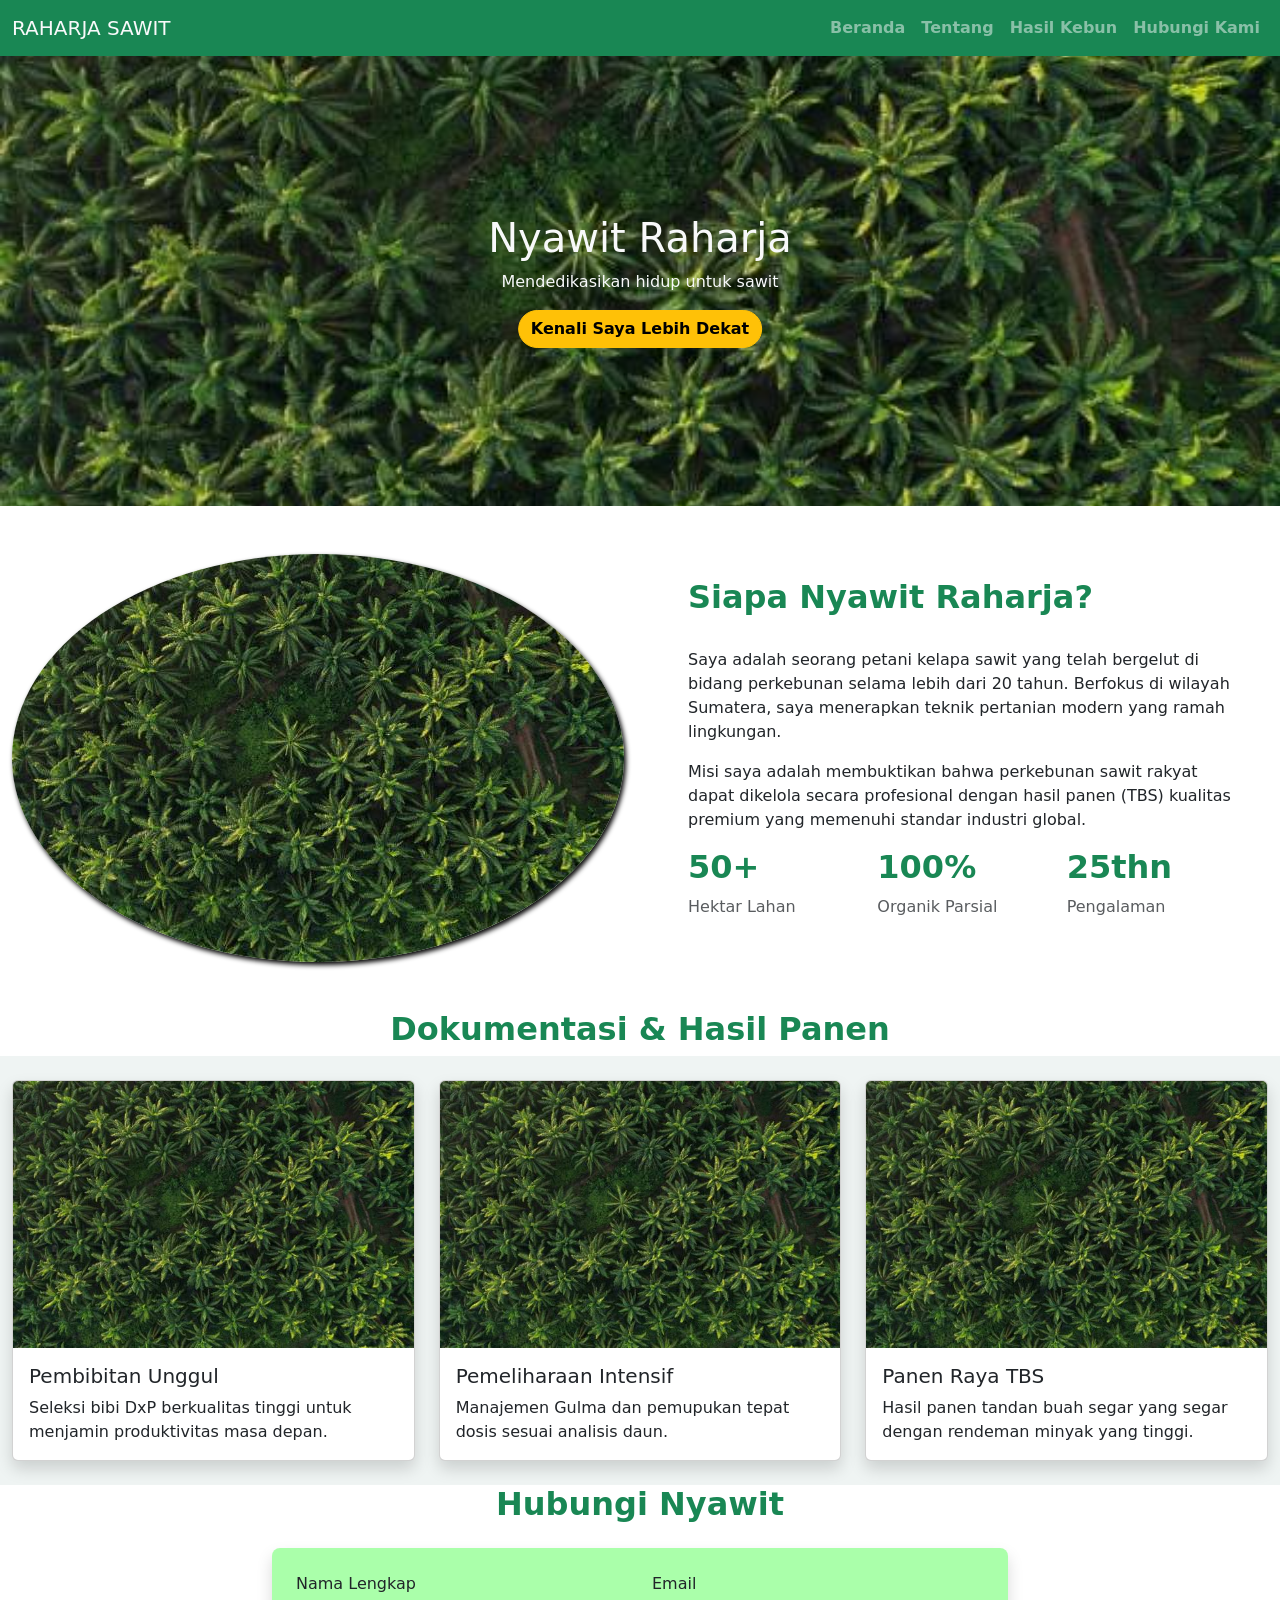
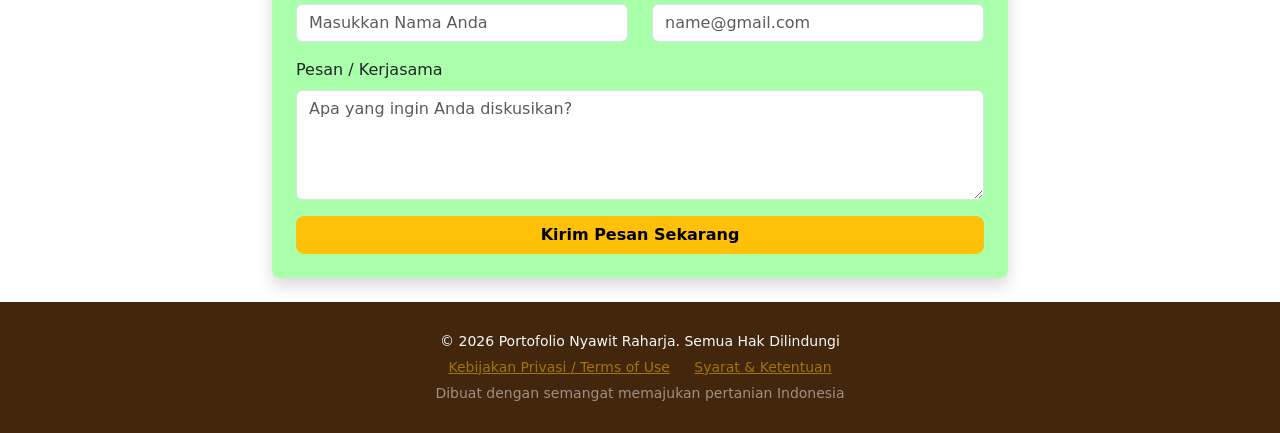
==== LATIHAN/index.html @ ed453343 "coba latihan uts" ====
<!doctype html>
<html lang="en">
  <head>
    <meta charset="utf-8">
    <meta name="viewport" content="width=device-width, initial-scale=1">
    <title>Bootstrap demo</title>
    <link href="https://cdn.jsdelivr.net/npm/bootstrap@5.3.8/dist/css/bootstrap.min.css" rel="stylesheet" integrity="sha384-sRIl4kxILFvY47J16cr9ZwB07vP4J8+LH7qKQnuqkuIAvNWLzeN8tE5YBujZqJLB" crossorigin="anonymous">
    <link rel="stylesheet" href="style.css">
</head>
  <body>

    <section>
        <!--NAVIGASI-->
        <nav class="navbar navbar-expand-sm bg-success">
            <div class="container-fluid">
                <h1 class="text-light fs-5 my-0">RAHARJA SAWIT</h1>
                <!-- Links -->
                <ul class="navbar-nav">
                    <li class="nav-item">
                        <a class="nav-link text-light" href="#">Beranda</a>
                    </li>
                    <li class="nav-item">
                        <a class="nav-link text-light" href="#">Tentang</a>
                    </li>
                    <li class="nav-item">
                        <a class="nav-link text-light" href="#">Hasil Kebun</a>
                    </li>
                    <li class="nav-item">
                        <a class="nav-link text-light" href="#">Hubungi Kami</a>
                    </li>
                </ul>
            </div>
        </nav>
            <div class="hero position-relative">
                <img src="istockphoto-1189621000-612x612.jpg" alt="sawit" class="img-fluid w-100" style="height: 450px; object-fit: cover;">
                    <div class="overlay-text position-absolute top-50 start-50 translate-middle text-light text-center">
                        <h1>Nyawit Raharja</h1>
                        <p>Mendedikasikan hidup untuk sawit</p>
                        <button type="button" id="btnScroll" class="btn btn-warning rounded-5 fw-bold">Kenali Saya Lebih Dekat</button>
                    </div>
            </div>
    </section>

    <section id="tentang">
        <!--DESKRIPSI-->
        <div class="container-fluid">
            <div class="row">
                <div class="col-lg-6 col-12 py-5">
                    <img src="istockphoto-1189621000-612x612.jpg" class="gambar rounded-circle img-fluid" alt="Cinque Terre">
                </div>

                <div class="col-lg-6 col-12 py-5 px-5">
                    <h2 class="text-success fw-bold py-4">Siapa Nyawit Raharja?</h2>
                    <p>Saya adalah seorang petani kelapa sawit yang telah bergelut di bidang perkebunan selama lebih dari 20 tahun.
                        Berfokus di wilayah Sumatera, saya menerapkan teknik pertanian modern yang ramah lingkungan.
                    </p>
                    <p>  Misi saya adalah membuktikan bahwa perkebunan sawit rakyat dapat dikelola secara profesional
                        dengan hasil panen (TBS) kualitas premium yang memenuhi standar industri global.
                    </p>

                    <div class="row d-flex align-items-center">
                        <div class="col-4">
                            <h3 class="fw-bold text-success fs-2">50+</h3>
                            <p class="text-muted">Hektar Lahan</p>
                        </div>
                        <div class="col-4">
                            <h3 class="fw-bold text-success fs-2">100%</h3>
                            <p class="text-muted">Organik Parsial</p>
                        </div>
                        <div class="col-4">
                            <h3 class="fw-bold text-success fs-2">25thn</h3>
                            <p class="text-muted">Pengalaman</p>
                        </div>
                    </div>
                </div>
            </div>
        </div>
    </section>

    <section>
        <!--CARD-->
        <div class="container-fluid">
            <h2 class="text-success text-center fw-bold">Dokumentasi & Hasil Panen</h2>
            <div class="kotak1 row d-flex align-items-center">
                <div class="col-lg-4 col-md-6 col-12 my-4">
                    <div class="card h-100 shadow" style="height: 200px; object-fit: cover;">
                        <img src="istockphoto-1189621000-612x612.jpg" class="card-img-top object-fit-cover" alt="">
                        <div class="card-body">
                            <h5 class="card-title">Pembibitan Unggul</h5>
                            <p class="card-text">Seleksi bibi DxP berkualitas tinggi untuk menjamin produktivitas masa depan.</p>
                        </div>
                    </div>
                </div>

                <div class="col-lg-4 col-md-6 col-12 my-4">
                    <div class="card h-100 shadow" style="height: 200px; object-fit: cover;">
                        <img src="istockphoto-1189621000-612x612.jpg" class="card-img-top object-fit-cover" alt="">
                        <div class="card-body">
                            <h5 class="card-title">Pemeliharaan Intensif</h5>
                            <p class="card-text">Manajemen Gulma dan pemupukan tepat dosis sesuai analisis daun.</p>
                        </div>
                    </div>
                </div>

                <div class="col-lg-4 col-md-6 col-12 my-4">
                    <div class="card h-100 shadow" style="height: 200px; object-fit: cover;">
                        <img src="istockphoto-1189621000-612x612.jpg" class="card-img-top object-fit-cover" alt="">
                        <div class="card-body">
                            <h5 class="card-title">Panen Raya TBS</h5>
                            <p class="card-text">Hasil panen tandan buah segar yang segar dengan rendeman minyak yang tinggi.</p>
                        </div>
                    </div>
                </div>
            </div>
        </div>
    </section>

    <section>
        <div class="container">
            <h2 class="text-success fw-bold text-center mb-4">Hubungi Nyawit </h2>

            <div class="row justify-content-center">
                <div class="col-lg-8 col-12">
                    <div class="kotak p-4 shadow rounded-3">
                    
                        <!-- Form -->
                        <form id="formKontak">
                        <div class="row">
                            <!-- Nama -->
                            <div class="col-md-6 col-12 mb-3">
                                <label class="form-label">Nama Lengkap</label>
                                <input type="text" id="nama" class="form-control" placeholder="Masukkan Nama Anda">
                            </div>

                            <!-- Email -->
                            <div class="col-md-6 col-12 mb-3">
                                <label class="form-label">Email</label>
                                <input type="email" id="email" class="form-control" placeholder="name@gmail.com">
                            </div>

                        </div>

                            <!-- Pesan -->
                            <div class="mb-3">
                                <label class="form-label">Pesan / Kerjasama</label>
                                <textarea class="form-control" id="pesan" rows="4" placeholder="Apa yang ingin Anda diskusikan?"></textarea>
                            </div>

                            <!-- Button -->
                            <button type="submit" class="btn btn-warning w-100 fw-bold rounded-3">Kirim Pesan Sekarang </button>
                        </form>
                    </div>
                </div>
            </div>
        </div>
    </section>

    <section>
        <footer class="text-center text-light py-4 mt-4">
            <p class="mb-1">&copy; 2026 Portofolio Nyawit Raharja. Semua Hak Dilindungi</p>
            <p class="mb-0">
                <a href="privacy.html" class="text-warning text-decoration">Kebijakan Privasi / Terms of Use</a>
                <a href="terms.html" class="text-warning text-decoration">Syarat & Ketentuan</a>
            </p>
            <p style="opacity: 0.5;">Dibuat dengan semangat memajukan pertanian Indonesia</p>
        </footer>
    </section>
    
    <script src="script.js"></script>
    <script src="https://cdn.jsdelivr.net/npm/bootstrap@5.3.8/dist/js/bootstrap.bundle.min.js" integrity="sha384-FKyoEForCGlyvwx9Hj09JcYn3nv7wiPVlz7YYwJrWVcXK/BmnVDxM+D2scQbITxI" crossorigin="anonymous"></script>
  </body>
</html>
---- LATIHAN/style.css ----
.gambar{
    box-shadow: 2px 3px 5px black;
}

.kotak{
    background-color: rgb(170, 255, 170);
}

.kotak1{
    background-color: rgb(239, 244, 243);
}

.btn:hover{
    transform: scale(1.02);
    transition: 0.5s;
}

footer{
    background-color: rgb(66, 39, 12);
}

.nav-link{
    opacity: 0.5;
    font-weight: bold;
}

.nav-link:hover{
    background-color: rgb(4, 169, 4);
    border-radius: 5px;
    opacity: 1;
}

.card {
  transition: 0.3s;
}

.card:hover {
  transform: translateY(-10px);
}

footer p {
  margin: 5px 0;
  font-size: 14px;
}

/* 🌿 LINK FOOTER */
footer a {
  color: #ffc107;
  margin: 0 10px;
  font-weight: 500;
  transition: 0.3s;
  opacity: 0.5;
}

/* 🌿 HOVER LINK */
footer a:hover {
  color: white;
  text-decoration: underline;
  opacity: 1;
}
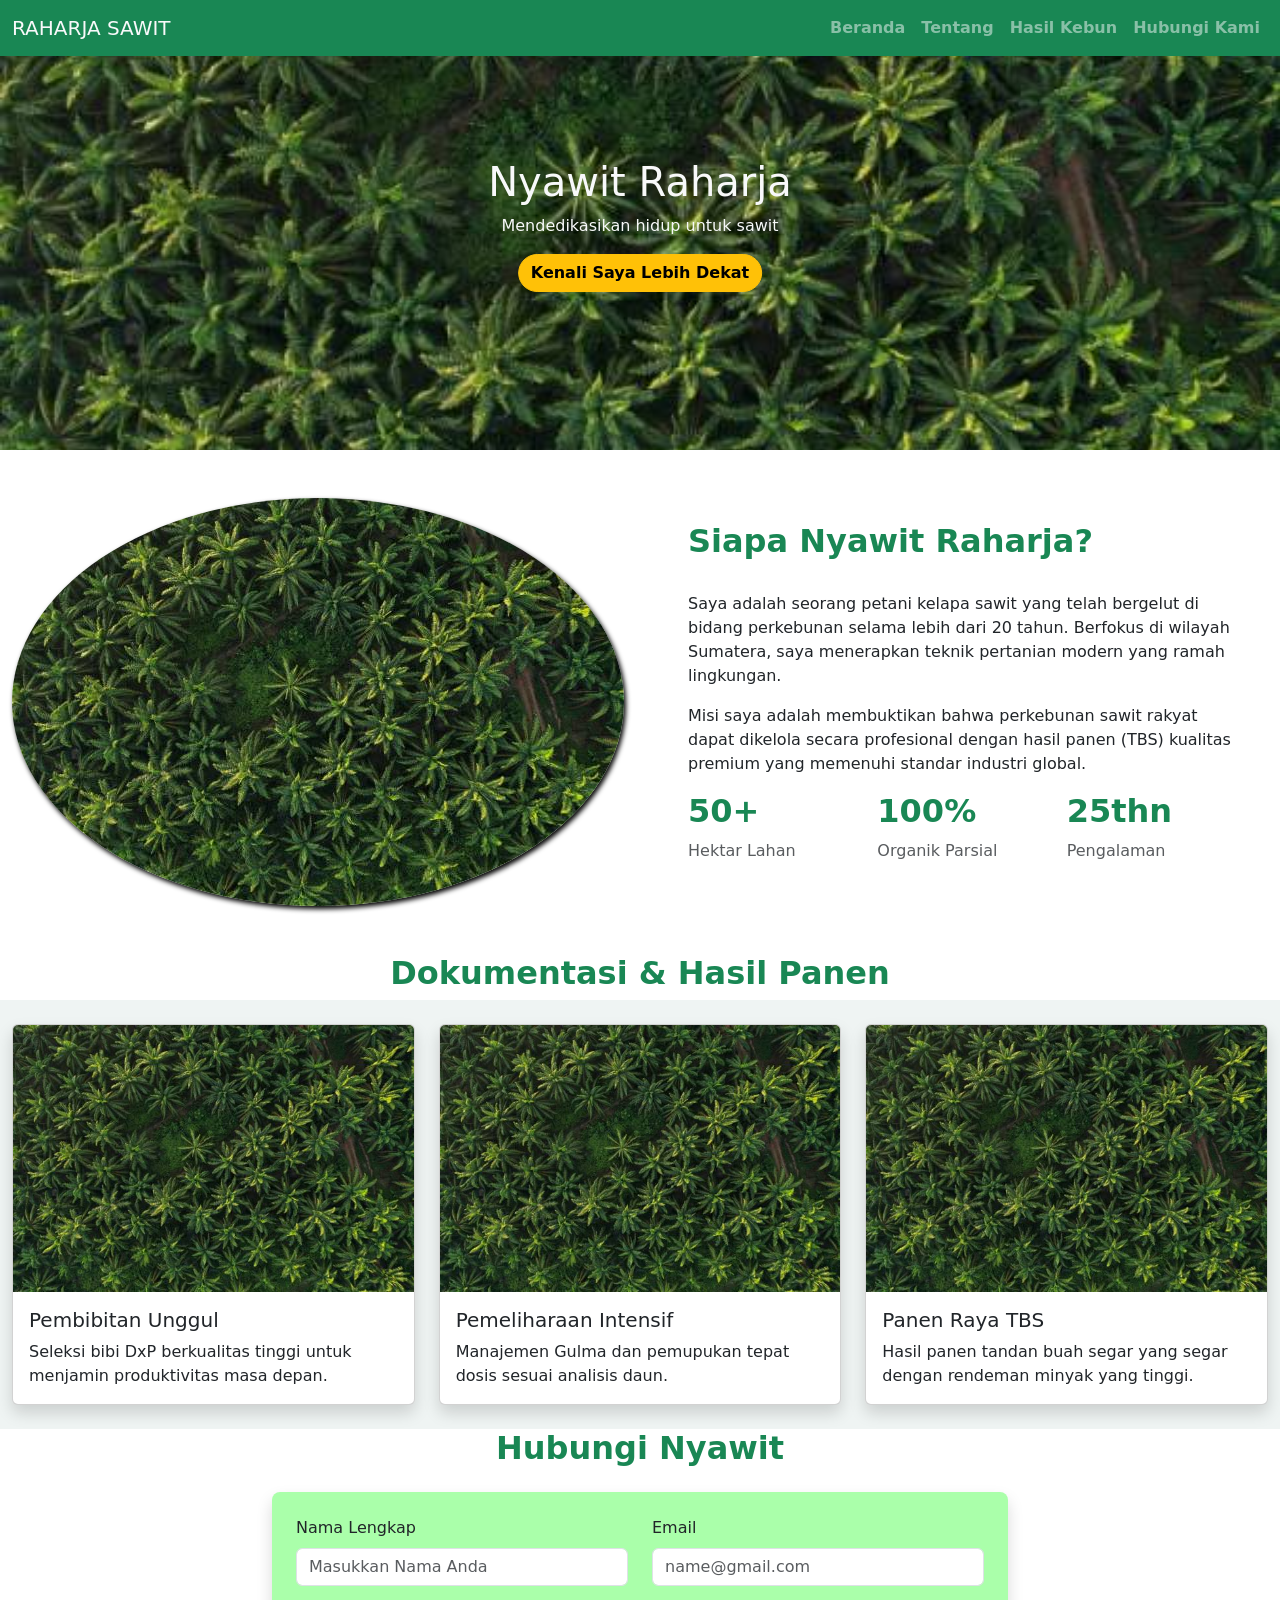
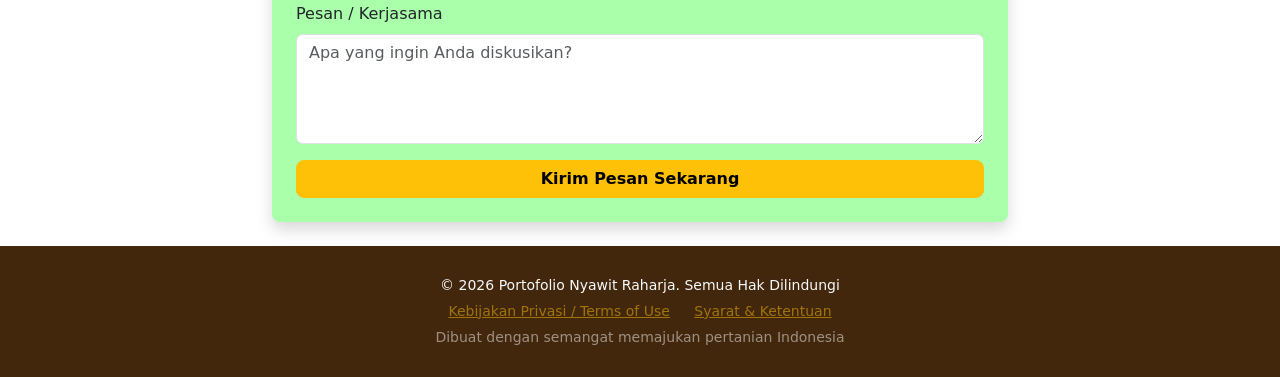
==== commit 0b2613b9: "update" ====
--- a/LATIHAN/index.html
+++ b/LATIHAN/index.html
@@ -11,7 +11,7 @@
 
     <section>
         <!--NAVIGASI-->
-        <nav class="navbar navbar-expand-sm bg-success">
+        <nav class="navbar navbar-expand-sm bg-success fixed-top">
             <div class="container-fluid">
                 <h1 class="text-light fs-5 my-0">RAHARJA SAWIT</h1>
                 <!-- Links -->
--- a/LATIHAN/style.css
+++ b/LATIHAN/style.css
@@ -19,7 +19,7 @@
     background-color: rgb(66, 39, 12);
 }
 
-.nav-link{
+.nav-link{  
     opacity: 0.5;
     font-weight: bold;
 }
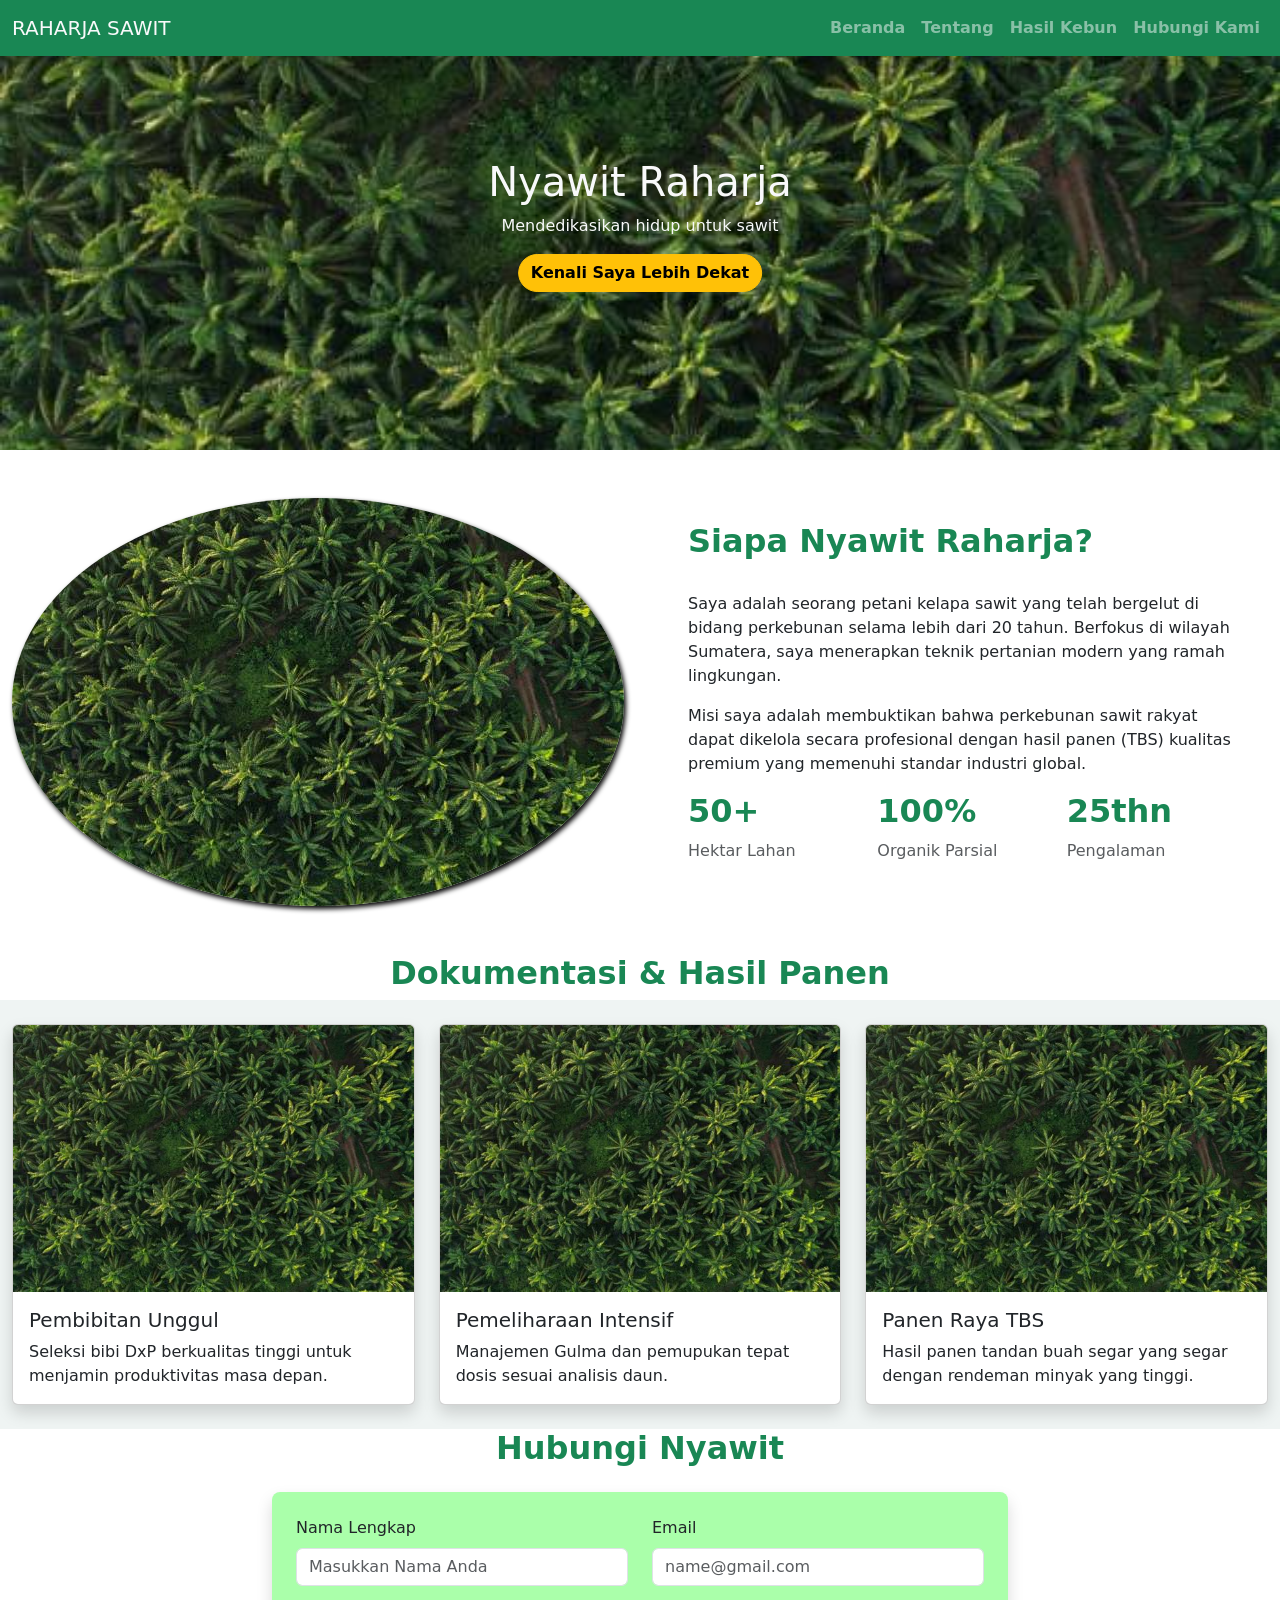
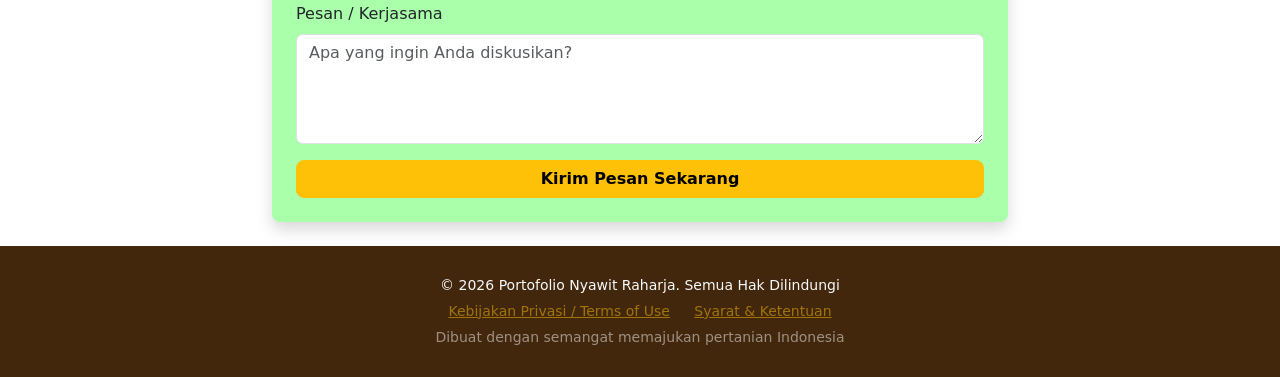
==== commit 76cb0927: "update" ====
--- a/LATIHAN/index.html
+++ b/LATIHAN/index.html
@@ -11,7 +11,7 @@
 
     <section>
         <!--NAVIGASI-->
-        <nav class="navbar navbar-expand-sm bg-success fixed-top">
+        <nav class="navbar navbar-expand-sm bg-success fixed-top shadow">
             <div class="container-fluid">
                 <h1 class="text-light fs-5 my-0">RAHARJA SAWIT</h1>
                 <!-- Links -->
@@ -31,6 +31,7 @@
                 </ul>
             </div>
         </nav>
+        
             <div class="hero position-relative">
                 <img src="istockphoto-1189621000-612x612.jpg" alt="sawit" class="img-fluid w-100" style="height: 450px; object-fit: cover;">
                     <div class="overlay-text position-absolute top-50 start-50 translate-middle text-light text-center">
@@ -39,6 +40,15 @@
                         <button type="button" id="btnScroll" class="btn btn-warning rounded-5 fw-bold">Kenali Saya Lebih Dekat</button>
                     </div>
             </div>
+
+            <!-- <div class="col-md-4">
+                <div class="card shadow">
+                    <img src="istockphoto-1189621000-612x612.jpg" class="card-img-top">
+                    <h5>Nyawit Raharja</h5>
+                    <p>Mendedikasikan hidup untuk sawit</p>
+                    <button type="button" id="btnScroll" class="btn btn-warning rounded-5 fw-bold">Kenali Saya Lebih Dekat</button>
+                </div>
+            </div> -->
     </section>
 
     <section id="tentang">
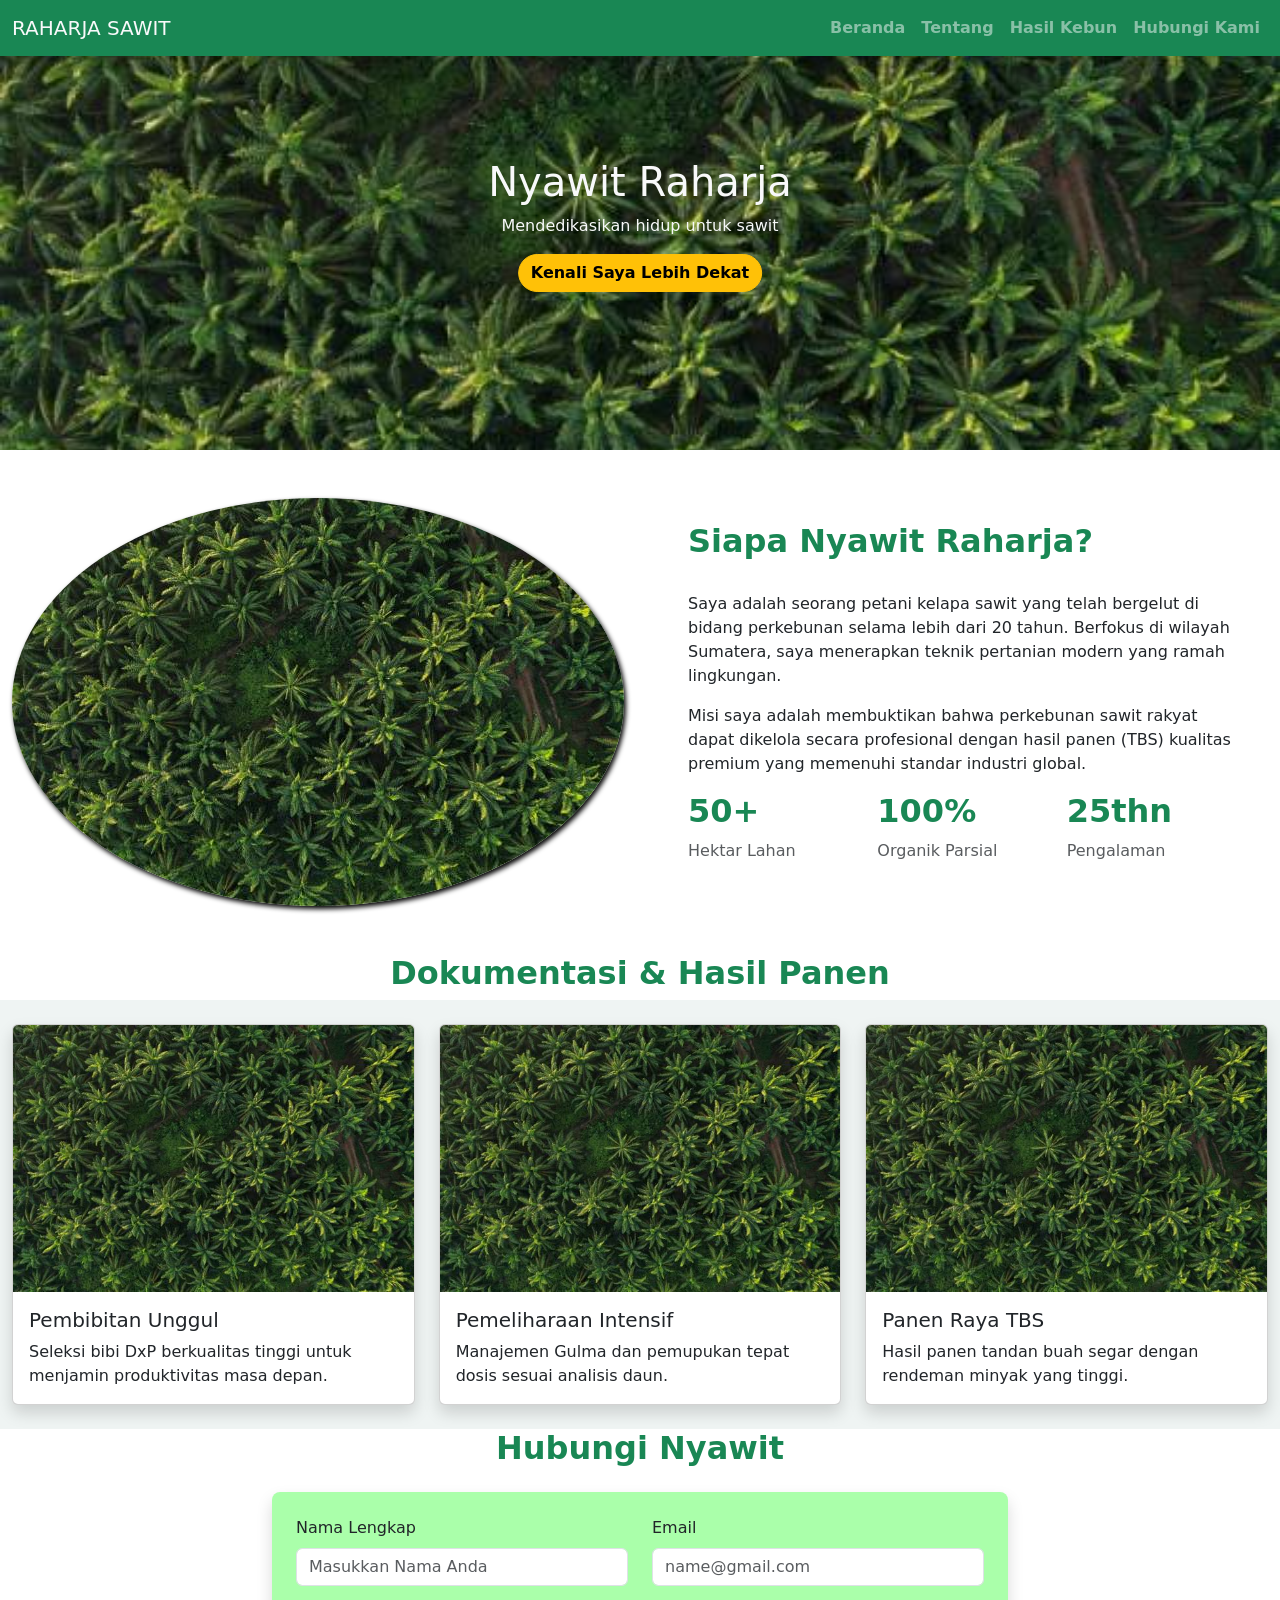
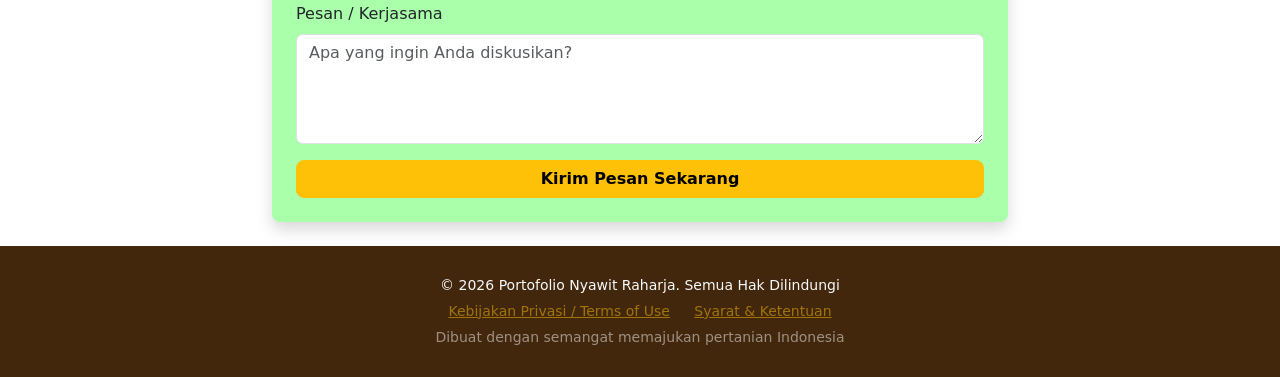
==== commit de27e496: "asa" ====
--- a/LATIHAN/index.html
+++ b/LATIHAN/index.html
@@ -117,7 +117,7 @@
                         <img src="istockphoto-1189621000-612x612.jpg" class="card-img-top object-fit-cover" alt="">
                         <div class="card-body">
                             <h5 class="card-title">Panen Raya TBS</h5>
-                            <p class="card-text">Hasil panen tandan buah segar yang segar dengan rendeman minyak yang tinggi.</p>
+                            <p class="card-text">Hasil panen tandan buah segar dengan rendeman minyak yang tinggi.</p>
                         </div>
                     </div>
                 </div>
